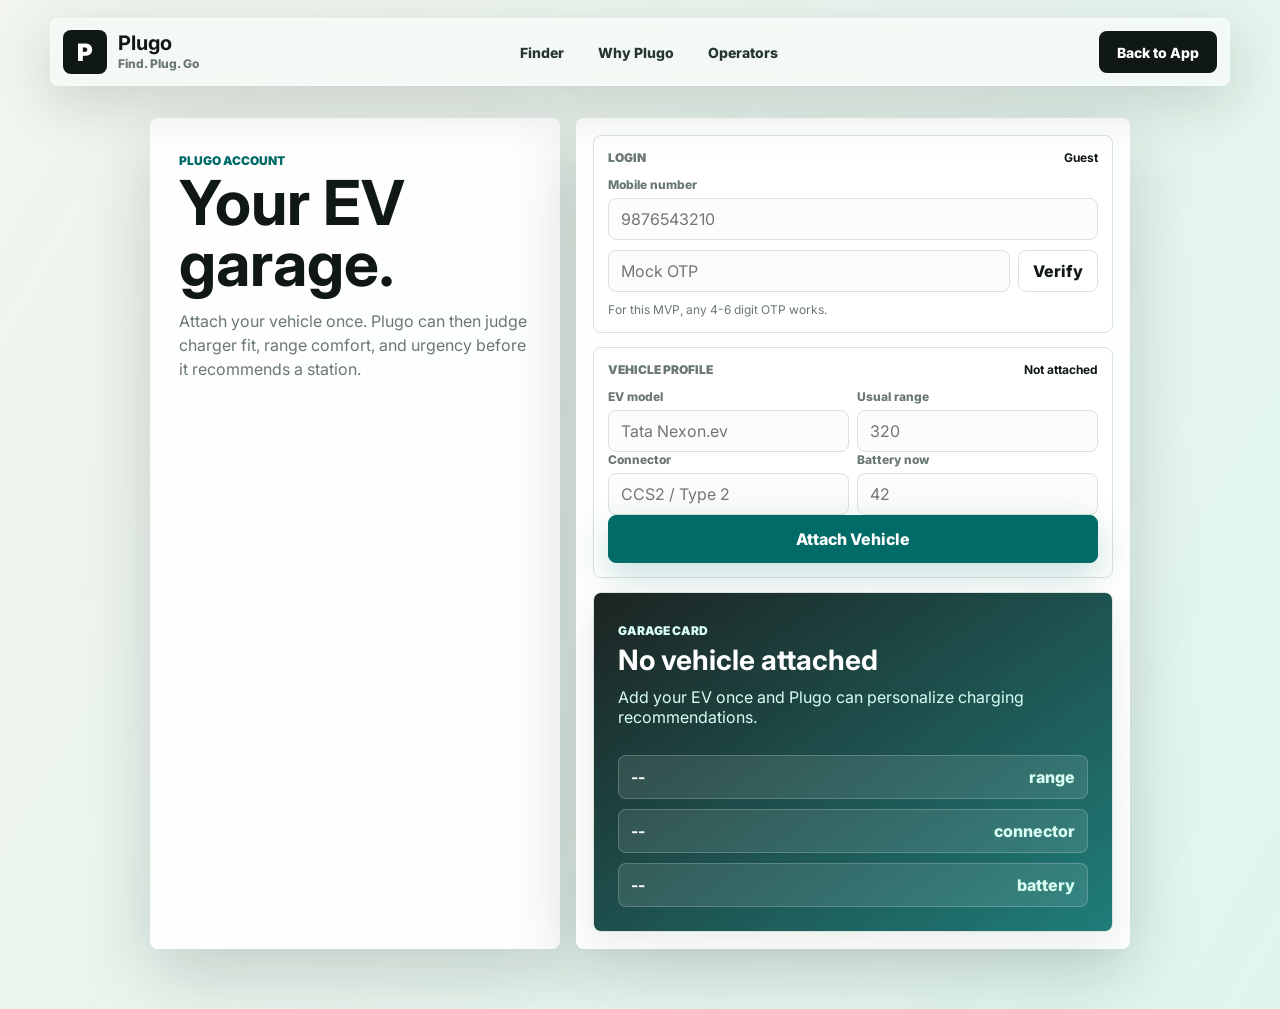
==== frontend/login.html @ 502cc2b5 "Intial files" ====
<!DOCTYPE html>
<html lang="en">
<head>
  <meta charset="UTF-8" />
  <meta name="viewport" content="width=device-width, initial-scale=1.0" />
  <title>Plugo Account - Vehicle Garage</title>
  <link rel="preconnect" href="https://fonts.googleapis.com" />
  <link rel="preconnect" href="https://fonts.gstatic.com" crossorigin />
  <link href="https://fonts.googleapis.com/css2?family=Inter:wght@400;500;600;700;800;900&display=swap" rel="stylesheet" />
  <link rel="stylesheet" href="style.css" />
</head>
<body>
  <header class="site-nav">
    <a class="brand" href="/" aria-label="Plugo home">
      <span class="brand-mark">P</span>
      <span>
        <strong>Plugo</strong>
        <small>Find. Plug. Go</small>
      </span>
    </a>
    <nav>
      <a href="/">Finder</a>
      <a href="/#different">Why Plugo</a>
      <a href="/#operators">Operators</a>
    </nav>
    <a class="nav-action" href="/">Back to App</a>
  </header>

  <main class="login-page">
    <section class="login-shell">
      <div class="account-hero">
        <span class="eyebrow">Plugo account</span>
        <h1>Your EV garage.</h1>
        <p class="muted">Attach your vehicle once. Plugo can then judge charger fit, range comfort, and urgency before it recommends a station.</p>
      </div>

      <section class="garage-form">
        <section class="panel" id="loginPanel">
          <div class="panel-heading">
            <span>Login</span>
            <strong id="sessionState">Guest</strong>
          </div>
          <div class="input-row">
            <label for="mobileInput">Mobile number</label>
            <input id="mobileInput" type="tel" placeholder="9876543210" />
          </div>
          <div class="inline-fields">
            <input id="otpInput" type="text" inputmode="numeric" maxlength="6" placeholder="Mock OTP" />
            <button id="loginBtn" class="secondary-btn">Verify</button>
          </div>
          <p class="field-note">For this MVP, any 4-6 digit OTP works.</p>
        </section>

        <section class="panel">
          <div class="panel-heading">
            <span>Vehicle profile</span>
            <strong id="vehicleState">Not attached</strong>
          </div>
          <div class="grid-two">
            <div class="input-row">
              <label for="vehicleModel">EV model</label>
              <input id="vehicleModel" type="text" placeholder="Tata Nexon.ev" />
            </div>
            <div class="input-row">
              <label for="batteryRange">Usual range</label>
              <input id="batteryRange" type="number" placeholder="320" />
            </div>
          </div>
          <div class="grid-two">
            <div class="input-row">
              <label for="connectorType">Connector</label>
              <input id="connectorType" type="text" placeholder="CCS2 / Type 2" />
            </div>
            <div class="input-row">
              <label for="batteryPercent">Battery now</label>
              <input id="batteryPercent" type="number" placeholder="42" />
            </div>
          </div>
          <button id="saveVehicleBtn" class="primary-btn wide">Attach Vehicle</button>
        </section>

        <section class="vehicle-summary">
          <span class="eyebrow">Garage card</span>
          <h3 id="garageVehicleName">No vehicle attached</h3>
          <p id="garageVehicleMeta">Add your EV once and Plugo can personalize charging recommendations.</p>
          <div class="garage-metrics">
            <span><strong id="garageRange">--</strong> range</span>
            <span><strong id="garageConnector">--</strong> connector</span>
            <span><strong id="garageBattery">--</strong> battery</span>
          </div>
        </section>
      </section>
    </section>
  </main>

  <script src="login.js"></script>
</body>
</html>
---- frontend/style.css ----
:root {
  --ink: #101816;
  --soft-ink: #263632;
  --muted: #697873;
  --surface: #ffffff;
  --surface-2: #f5f7f2;
  --line: #d9e2dc;
  --green: #19b565;
  --yellow: #f0bf2f;
  --red: #ef5148;
  --teal: #006b67;
  --blue: #3159d8;
  --aqua: #b8fff0;
  --shadow: 0 24px 70px rgba(10, 25, 21, 0.18);
}

* {
  box-sizing: border-box;
}

html {
  scroll-behavior: smooth;
}

body {
  margin: 0;
  background: #f2f5ef;
  color: var(--ink);
  font-family: "Inter", system-ui, -apple-system, BlinkMacSystemFont, "Segoe UI", sans-serif;
}

button,
input {
  font: inherit;
}

button,
a {
  -webkit-tap-highlight-color: transparent;
}

button {
  cursor: pointer;
}

a {
  color: inherit;
  text-decoration: none;
}

.site-nav {
  position: fixed;
  z-index: 20;
  top: 18px;
  left: 50%;
  display: grid;
  grid-template-columns: auto 1fr auto;
  align-items: center;
  gap: 24px;
  width: min(1180px, calc(100% - 32px));
  min-height: 68px;
  padding: 10px 12px;
  transform: translateX(-50%);
  border: 1px solid rgba(255, 255, 255, 0.38);
  border-radius: 8px;
  background: rgba(246, 249, 246, 0.84);
  box-shadow: 0 16px 55px rgba(10, 25, 21, 0.16);
  backdrop-filter: blur(18px);
}

.brand {
  display: flex;
  align-items: center;
  gap: 11px;
}

.brand-mark {
  display: grid;
  place-items: center;
  width: 44px;
  height: 44px;
  border-radius: 8px;
  background: var(--ink);
  color: #fff;
  font-size: 24px;
  font-weight: 900;
}

.brand strong,
.brand small {
  display: block;
}

.brand strong {
  font-size: 20px;
  line-height: 1;
}

.brand small {
  margin-top: 3px;
  color: var(--muted);
  font-size: 12px;
  font-weight: 800;
  letter-spacing: 0;
}

.site-nav nav {
  display: flex;
  justify-content: center;
  gap: 6px;
}

.site-nav nav a,
.secondary-link,
.nav-action {
  min-height: 42px;
  border-radius: 8px;
  font-size: 14px;
  font-weight: 800;
}

.site-nav nav a {
  display: inline-flex;
  align-items: center;
  padding: 0 14px;
  color: var(--soft-ink);
}

.site-nav nav a:hover {
  background: rgba(16, 24, 22, 0.07);
}

.nav-action {
  display: inline-flex;
  align-items: center;
  justify-content: center;
  padding: 0 18px;
  background: var(--ink);
  color: #fff;
}

.hero {
  position: relative;
  min-height: 104vh;
  padding: 118px 28px 42px;
  overflow: hidden;
}

.hero-media,
.hero-overlay {
  position: absolute;
  inset: 0;
}

.hero-media {
  background:
    url("https://images.unsplash.com/photo-1593941707882-a5bba14938c7?auto=format&fit=crop&w=2200&q=82")
    center/cover;
  transform: scale(1.02);
}

.hero-overlay {
  background:
    linear-gradient(90deg, rgba(242, 245, 239, 0.98) 0%, rgba(242, 245, 239, 0.72) 42%, rgba(16, 24, 22, 0.5) 100%),
    linear-gradient(180deg, rgba(242, 245, 239, 0.35) 0%, #f2f5ef 100%);
}

.hero-copy,
.finder-console {
  position: relative;
  z-index: 2;
}

.hero-copy {
  width: min(760px, 100%);
  margin: 0 auto 28px;
}

.eyebrow {
  display: inline-flex;
  align-items: center;
  min-height: 26px;
  color: var(--teal);
  font-size: 12px;
  font-weight: 900;
  text-transform: uppercase;
}

h1,
h2,
h3,
p {
  margin-top: 0;
}

.hero-copy h1 {
  max-width: 720px;
  margin-bottom: 16px;
  font-size: clamp(44px, 7vw, 86px);
  line-height: 0.94;
  font-weight: 900;
}

.hero-copy p {
  max-width: 650px;
  color: var(--soft-ink);
  font-size: clamp(17px, 2vw, 22px);
  line-height: 1.55;
}

.hero-actions {
  display: flex;
  align-items: center;
  flex-wrap: wrap;
  gap: 12px;
  margin-top: 26px;
}

.primary-btn,
.secondary-btn,
.ghost-btn,
.segment,
.secondary-link {
  border: 1px solid var(--line);
  border-radius: 8px;
  font-weight: 800;
}

.primary-btn {
  min-height: 48px;
  padding: 0 20px;
  border-color: var(--teal);
  background: var(--teal);
  color: #fff;
  box-shadow: 0 12px 34px rgba(0, 107, 103, 0.22);
}

.primary-btn.wide {
  width: 100%;
}

.secondary-link,
.secondary-btn,
.ghost-btn,
.segment {
  display: inline-flex;
  align-items: center;
  justify-content: center;
  min-height: 42px;
  padding: 0 14px;
  background: #fff;
  color: var(--ink);
}

.finder-console {
  display: grid;
  grid-template-columns: minmax(320px, 390px) minmax(0, 1fr);
  gap: 18px;
  width: min(1180px, 100%);
  margin: 0 auto;
}

.control-rail,
.map-deck {
  border: 1px solid rgba(255, 255, 255, 0.42);
  border-radius: 8px;
  background: rgba(255, 255, 255, 0.88);
  box-shadow: var(--shadow);
  backdrop-filter: blur(20px);
}

.control-rail {
  display: flex;
  flex-direction: column;
  gap: 12px;
  padding: 16px;
}

.rail-header,
.map-topbar,
.panel-heading,
.station-card-head {
  display: flex;
  align-items: center;
  justify-content: space-between;
  gap: 14px;
}

.rail-header h2,
.map-topbar h2,
.section-heading h2,
.partner-section h2 {
  margin-bottom: 0;
  line-height: 1;
}

.status-chip,
.pill {
  display: inline-flex;
  align-items: center;
  gap: 6px;
  min-height: 30px;
  padding: 0 10px;
  border-radius: 999px;
  background: #eef5f1;
  color: var(--soft-ink);
  font-size: 12px;
  font-weight: 900;
  white-space: nowrap;
}

.panel {
  padding: 14px;
  border: 1px solid var(--line);
  border-radius: 8px;
  background: var(--surface);
}

.panel-heading {
  margin-bottom: 12px;
  color: var(--muted);
  font-size: 12px;
  font-weight: 900;
  text-transform: uppercase;
}

.panel-heading strong {
  color: var(--ink);
  text-transform: none;
}

.input-row {
  display: flex;
  flex-direction: column;
  gap: 6px;
}

.input-row label {
  color: var(--muted);
  font-size: 12px;
  font-weight: 800;
}

.input-row input,
.inline-fields input {
  width: 100%;
  min-height: 42px;
  padding: 0 12px;
  border: 1px solid var(--line);
  border-radius: 8px;
  background: #fbfcfb;
  color: var(--ink);
}

.inline-fields,
.grid-two {
  display: grid;
  gap: 8px;
}

.inline-fields {
  grid-template-columns: 1fr auto;
  margin-top: 10px;
}

.grid-two,
.segmented {
  grid-template-columns: 1fr 1fr;
}

.segmented {
  display: grid;
  gap: 8px;
  margin-bottom: 9px;
}

.segment.active {
  border-color: rgba(0, 107, 103, 0.35);
  background: #dff6ee;
  color: #004f4c;
}

.muted {
  color: var(--muted);
  line-height: 1.5;
}

.recommendation h3,
.station-card h3 {
  margin-bottom: 7px;
  font-size: 16px;
}

.map-deck {
  position: relative;
  min-height: 640px;
  overflow: hidden;
}

.map-topbar {
  position: absolute;
  z-index: 5;
  top: 16px;
  left: 16px;
  right: 16px;
  padding: 14px;
  border: 1px solid rgba(217, 226, 220, 0.75);
  border-radius: 8px;
  background: rgba(255, 255, 255, 0.9);
  box-shadow: 0 15px 38px rgba(10, 25, 21, 0.13);
  backdrop-filter: blur(14px);
}

.legend {
  display: flex;
  align-items: center;
  flex-wrap: wrap;
  gap: 12px;
  color: var(--muted);
  font-size: 13px;
  font-weight: 900;
}

.dot {
  display: inline-block;
  width: 10px;
  height: 10px;
  margin-right: 6px;
  border-radius: 50%;
}

.low {
  background: var(--green);
}

.medium {
  background: var(--yellow);
}

.high {
  background: var(--red);
}

#map,
.map-fallback {
  width: 100%;
  height: 100%;
  min-height: 640px;
}

.map-fallback {
  position: relative;
  display: grid;
  grid-template-rows: 1fr auto;
  place-items: center;
  padding: 92px 28px 32px;
  background:
    linear-gradient(rgba(245, 247, 242, 0.84), rgba(245, 247, 242, 0.92)),
    url("https://images.unsplash.com/photo-1617886322168-72b886573c34?auto=format&fit=crop&w=1600&q=82")
    center/cover;
}

.fallback-visual {
  position: relative;
  width: min(680px, 100%);
}

.fallback-visual svg {
  width: 100%;
  filter: drop-shadow(0 20px 30px rgba(0, 107, 103, 0.18));
}

.fallback-visual path {
  fill: none;
  stroke: var(--teal);
  stroke-width: 8;
  stroke-linecap: round;
}

.fallback-visual circle {
  fill: var(--aqua);
  stroke: var(--ink);
  stroke-width: 4;
}

.route-pin {
  position: absolute;
  width: 20px;
  height: 20px;
  border: 4px solid #fff;
  border-radius: 50%;
  background: var(--green);
  box-shadow: 0 12px 28px rgba(10, 25, 21, 0.22);
}

.pin-a {
  left: 11%;
  top: 56%;
}

.pin-b {
  left: 51%;
  top: 48%;
  background: var(--yellow);
}

.pin-c {
  right: 12%;
  top: 41%;
  background: var(--red);
}

.fallback-copy {
  max-width: 540px;
  text-align: center;
}

.fallback-copy h3 {
  margin-bottom: 8px;
  font-size: 28px;
}

.hidden {
  display: none;
}

.garage-section,
.different-section,
.partner-section {
  width: min(1180px, calc(100% - 32px));
  margin: 0 auto;
  padding: 80px 0;
}

.section-heading {
  max-width: 760px;
  margin-bottom: 26px;
}

.section-heading h2,
.partner-section h2 {
  font-size: clamp(34px, 5vw, 58px);
}

.platform-grid {
  display: grid;
  grid-template-columns: repeat(4, 1fr);
  gap: 14px;
}

.feature-card,
.station-card,
.vehicle-summary {
  border: 1px solid var(--line);
  border-radius: 8px;
  background: var(--surface);
  box-shadow: 0 12px 32px rgba(10, 25, 21, 0.07);
}

.station-strip {
  display: grid;
  grid-template-columns: repeat(3, minmax(0, 1fr));
  gap: 14px;
  margin-top: 22px;
}

.station-card {
  padding: 16px;
}

.station-card p {
  margin-bottom: 0;
}

.station-meta {
  display: flex;
  flex-wrap: wrap;
  gap: 8px;
  margin-top: 12px;
}

.feature-card {
  min-height: 230px;
  padding: 24px;
}

.feature-card span {
  display: inline-flex;
  margin-bottom: 40px;
  color: var(--teal);
  font-weight: 900;
}

.feature-card h3 {
  margin-bottom: 10px;
  font-size: 22px;
}

.feature-card p,
.partner-section p {
  color: var(--muted);
  line-height: 1.6;
}

.place-search {
  margin-bottom: 10px;
}

.field-note {
  margin: 9px 0 0;
  color: var(--muted);
  font-size: 12px;
  line-height: 1.45;
}

.location-preset {
  display: flex;
  align-items: center;
  justify-content: space-between;
  gap: 12px;
  min-height: 48px;
  padding: 0 13px;
  border: 1px solid var(--line);
  border-radius: 8px;
  background: #eef7f3;
}

.location-preset span {
  color: var(--muted);
  font-size: 13px;
  font-weight: 800;
}

.location-preset strong {
  color: var(--teal);
  font-size: 14px;
}

.garage-layout {
  display: grid;
  grid-template-columns: minmax(0, 1fr);
  gap: 14px;
}

.login-card,
.vehicle-card,
.vehicle-summary {
  min-height: 100%;
}

.vehicle-card {
  display: flex;
  flex-direction: column;
  gap: 12px;
}

.vehicle-summary {
  padding: 24px;
  background:
    linear-gradient(145deg, rgba(16, 24, 22, 0.95), rgba(0, 107, 103, 0.88)),
    url("https://images.unsplash.com/photo-1619767886558-efdc259b6e09?auto=format&fit=crop&w=1200&q=80")
    center/cover;
  color: #fff;
}

.vehicle-summary .eyebrow,
.vehicle-summary p {
  color: #d8fff3;
}

.vehicle-summary h3 {
  margin-bottom: 10px;
  font-size: 28px;
}

.garage-metrics {
  display: grid;
  gap: 10px;
  margin-top: 28px;
}

.garage-metrics span {
  display: flex;
  justify-content: space-between;
  gap: 12px;
  padding: 11px 12px;
  border: 1px solid rgba(255, 255, 255, 0.2);
  border-radius: 8px;
  background: rgba(255, 255, 255, 0.1);
  color: #d8fff3;
  font-weight: 800;
}

.garage-metrics strong {
  color: #fff;
}

.garage-link {
  width: fit-content;
  margin-top: 24px;
  background: #fff;
  color: var(--ink);
}

.login-page {
  min-height: 100vh;
  padding: 118px 20px 60px;
  background:
    linear-gradient(120deg, rgba(242, 245, 239, 0.96), rgba(221, 246, 237, 0.9)),
    url("https://images.unsplash.com/photo-1617886322168-72b886573c34?auto=format&fit=crop&w=1800&q=82")
    center/cover;
}

.login-shell {
  display: grid;
  grid-template-columns: minmax(300px, 0.85fr) minmax(360px, 1.15fr);
  gap: 16px;
  width: min(980px, 100%);
  margin: 0 auto;
}

.account-hero,
.garage-form {
  border: 1px solid rgba(255, 255, 255, 0.42);
  border-radius: 8px;
  background: rgba(255, 255, 255, 0.9);
  box-shadow: var(--shadow);
  backdrop-filter: blur(18px);
}

.account-hero {
  padding: 28px;
}

.account-hero h1 {
  margin-bottom: 14px;
  font-size: clamp(36px, 5vw, 62px);
  line-height: 0.98;
}

.garage-form {
  display: grid;
  gap: 14px;
  padding: 16px;
}

.partner-section {
  display: grid;
  grid-template-columns: 1.1fr 1fr auto;
  align-items: center;
  gap: 24px;
  margin-bottom: 50px;
  padding: 42px;
  border-radius: 8px;
  background:
    linear-gradient(90deg, rgba(16, 24, 22, 0.94), rgba(0, 107, 103, 0.86)),
    url("https://images.unsplash.com/photo-1620714223084-8fcacc6dfd8d?auto=format&fit=crop&w=1600&q=82")
    center/cover;
  color: #fff;
}

.partner-section .eyebrow,
.partner-section p {
  color: #d5f7ec;
}

.partner-section .nav-action {
  background: #fff;
  color: var(--ink);
}

.info-window {
  min-width: 230px;
}

.info-window h3 {
  margin: 0 0 8px;
  font-size: 16px;
}

.info-window p {
  margin: 5px 0;
}

@media (max-width: 1040px) {
  .site-nav {
    grid-template-columns: auto auto;
  }

  .site-nav nav {
    display: none;
  }

  .finder-console,
  .platform-grid,
  .garage-layout,
  .partner-section {
    grid-template-columns: 1fr;
  }

  .station-strip {
    grid-template-columns: repeat(2, minmax(0, 1fr));
  }
}

@media (max-width: 700px) {
  .site-nav {
    top: 10px;
    width: calc(100% - 20px);
    min-height: 60px;
  }

  .nav-action {
    min-height: 38px;
    padding: 0 12px;
    font-size: 13px;
  }

  .hero {
    padding: 92px 12px 28px;
  }

  .hero-copy h1 {
    font-size: 44px;
  }

  .hero-copy p {
    font-size: 16px;
  }

  .control-rail {
    padding: 12px;
  }

  .grid-two,
  .inline-fields {
    grid-template-columns: 1fr;
  }

  .map-deck,
  #map,
  .map-fallback {
    min-height: 560px;
  }

  .map-topbar {
    flex-direction: column;
    align-items: flex-start;
  }

  .station-strip {
    grid-template-columns: 1fr;
  }

  .garage-section,
  .different-section,
  .partner-section {
    width: calc(100% - 24px);
    padding: 54px 0;
  }

  .partner-section {
    padding: 24px;
  }
}
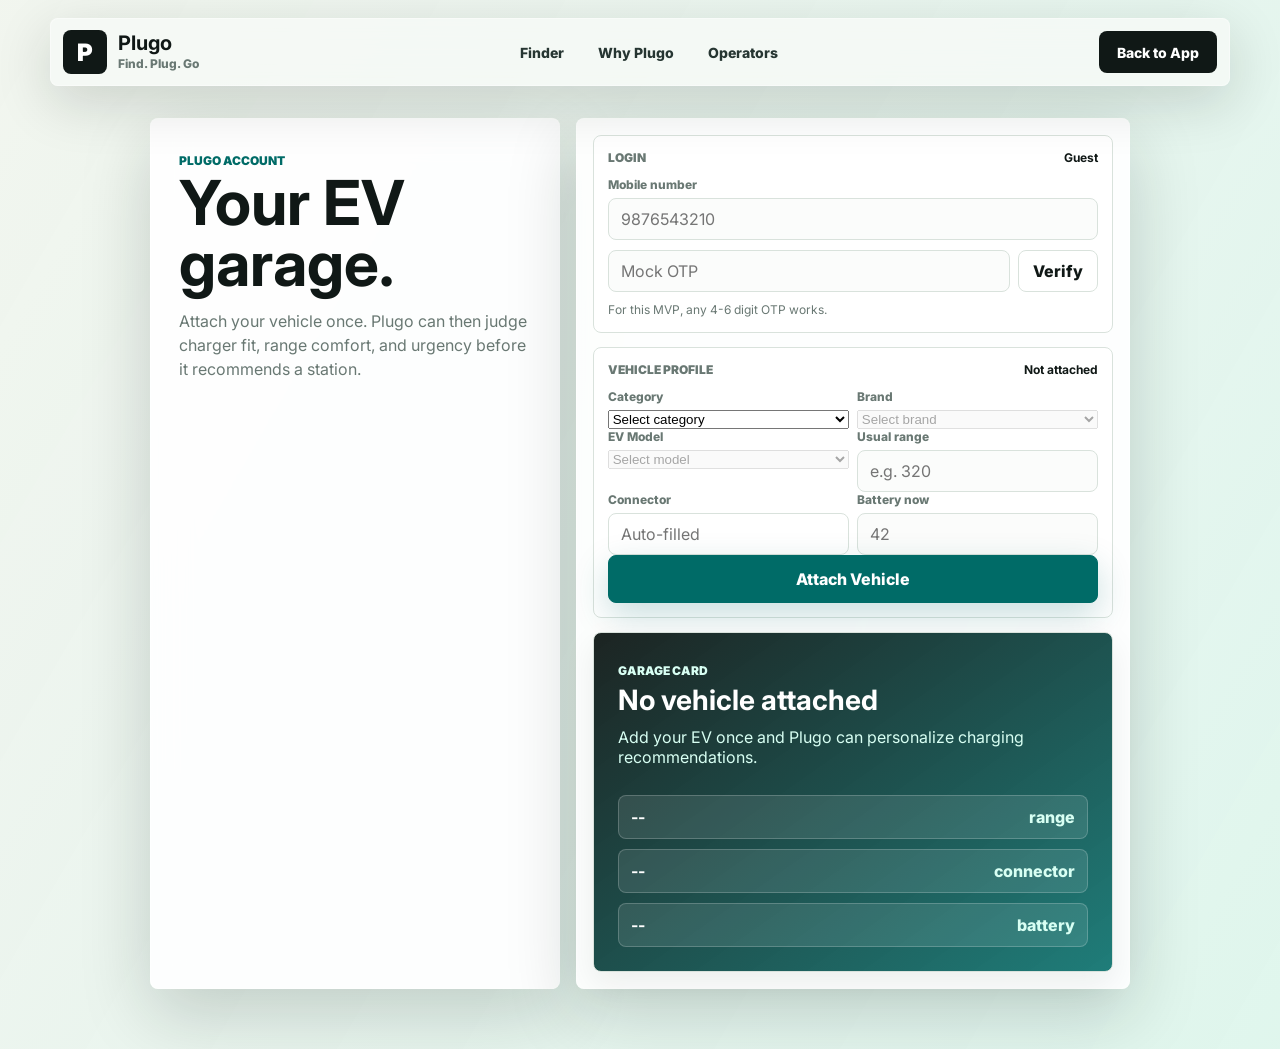
==== commit 02264774: "Updated latest changes" ====
--- a/frontend/login.html
+++ b/frontend/login.html
@@ -58,18 +58,36 @@
           </div>
           <div class="grid-two">
             <div class="input-row">
-              <label for="vehicleModel">EV model</label>
-              <input id="vehicleModel" type="text" placeholder="Tata Nexon.ev" />
+              <label for="vehicleCategory">Category</label>
+              <select id="vehicleCategory">
+                <option value="" disabled selected>Select category</option>
+                <option value="4-wheeler">4-Wheeler</option>
+                <option value="2-wheeler">2-Wheeler</option>
+              </select>
+            </div>
+            <div class="input-row">
+              <label for="vehicleBrand">Brand</label>
+              <select id="vehicleBrand" disabled>
+                <option value="" disabled selected>Select brand</option>
+              </select>
+            </div>
+          </div>
+          <div class="grid-two">
+            <div class="input-row">
+              <label for="vehicleModel">EV Model</label>
+              <select id="vehicleModel" disabled>
+                <option value="" disabled selected>Select model</option>
+              </select>
             </div>
             <div class="input-row">
               <label for="batteryRange">Usual range</label>
-              <input id="batteryRange" type="number" placeholder="320" />
+              <input id="batteryRange" type="number" placeholder="e.g. 320" />
             </div>
           </div>
           <div class="grid-two">
             <div class="input-row">
               <label for="connectorType">Connector</label>
-              <input id="connectorType" type="text" placeholder="CCS2 / Type 2" />
+              <input id="connectorType" type="text" placeholder="Auto-filled" readonly style="background: var(--surface-hover); color: var(--text-muted);" />
             </div>
             <div class="input-row">
               <label for="batteryPercent">Battery now</label>
--- a/frontend/style.css
+++ b/frontend/style.css
@@ -11,7 +11,9 @@
   --teal: #006b67;
   --blue: #3159d8;
   --aqua: #b8fff0;
+  --border: #e0e9e4;
   --shadow: 0 24px 70px rgba(10, 25, 21, 0.18);
+  --shadow-hover: 0 32px 80px rgba(10, 25, 21, 0.25);
 }
 
 * {
@@ -448,6 +450,102 @@
   min-height: 640px;
 }
 
+#map {
+  z-index: 1;
+  background: #dce7df;
+}
+
+.leaflet-container {
+  font-family: "Inter", system-ui, -apple-system, BlinkMacSystemFont, "Segoe UI", sans-serif;
+}
+
+.leaflet-control-attribution {
+  font-size: 10px;
+}
+
+.station-marker-wrap,
+.user-marker-wrap,
+.best-marker-wrap,
+.moving-vehicle-wrap {
+  background: transparent;
+  border: 0;
+}
+
+.station-marker {
+  display: block;
+  width: 22px;
+  height: 22px;
+  border: 3px solid #fff;
+  border-radius: 50%;
+  background: var(--marker-color);
+  box-shadow: 0 10px 22px rgba(10, 25, 21, 0.28);
+}
+
+.user-marker {
+  display: inline-flex;
+  align-items: center;
+  justify-content: center;
+  min-width: 42px;
+  min-height: 28px;
+  padding: 0 8px;
+  border: 2px solid #fff;
+  border-radius: 999px;
+  background: var(--ink);
+  color: #fff;
+  font-size: 11px;
+  font-weight: 900;
+  box-shadow: 0 12px 24px rgba(10, 25, 21, 0.26);
+}
+
+.best-marker {
+  display: block;
+  width: 30px;
+  height: 30px;
+  border: 3px solid #fff;
+  border-radius: 50% 50% 50% 0;
+  background: var(--blue);
+  box-shadow: 0 13px 26px rgba(49, 89, 216, 0.35);
+  transform: rotate(-45deg);
+  animation: bounceMarker 2s infinite ease-in-out;
+}
+
+@keyframes bounceMarker {
+  0%, 100% { transform: rotate(-45deg) scale(1); }
+  50% { transform: rotate(-45deg) scale(1.1); box-shadow: 0 20px 35px rgba(49, 89, 216, 0.5); }
+}
+
+@keyframes pulse {
+  0% { opacity: 0.6; }
+  50% { opacity: 1; }
+  100% { opacity: 0.6; }
+}
+
+.moving-vehicle {
+  display: block;
+  width: 26px;
+  height: 26px;
+  border: 3px solid #fff;
+  border-radius: 50%;
+  background: var(--ink);
+  box-shadow: 0 13px 28px rgba(10, 25, 21, 0.3);
+}
+
+.moving-vehicle::after {
+  content: "";
+  position: absolute;
+  left: 9px;
+  top: 5px;
+  width: 8px;
+  height: 14px;
+  border-radius: 5px;
+  background: var(--aqua);
+}
+
+.range-risk {
+  color: var(--red);
+  font-weight: 800;
+}
+
 .map-fallback {
   position: relative;
   display: grid;
@@ -555,6 +653,19 @@
   border-radius: 8px;
   background: var(--surface);
   box-shadow: 0 12px 32px rgba(10, 25, 21, 0.07);
+  transition: transform 0.3s cubic-bezier(0.16, 1, 0.3, 1), box-shadow 0.3s cubic-bezier(0.16, 1, 0.3, 1);
+}
+
+.feature-card:hover,
+.station-card:hover,
+.alternative-option:hover {
+  transform: translateY(-4px);
+  box-shadow: var(--shadow-hover);
+  border-color: rgba(0, 107, 103, 0.3);
+}
+
+.alternative-option:hover {
+  background: #f8faf9;
 }
 
 .station-strip {
